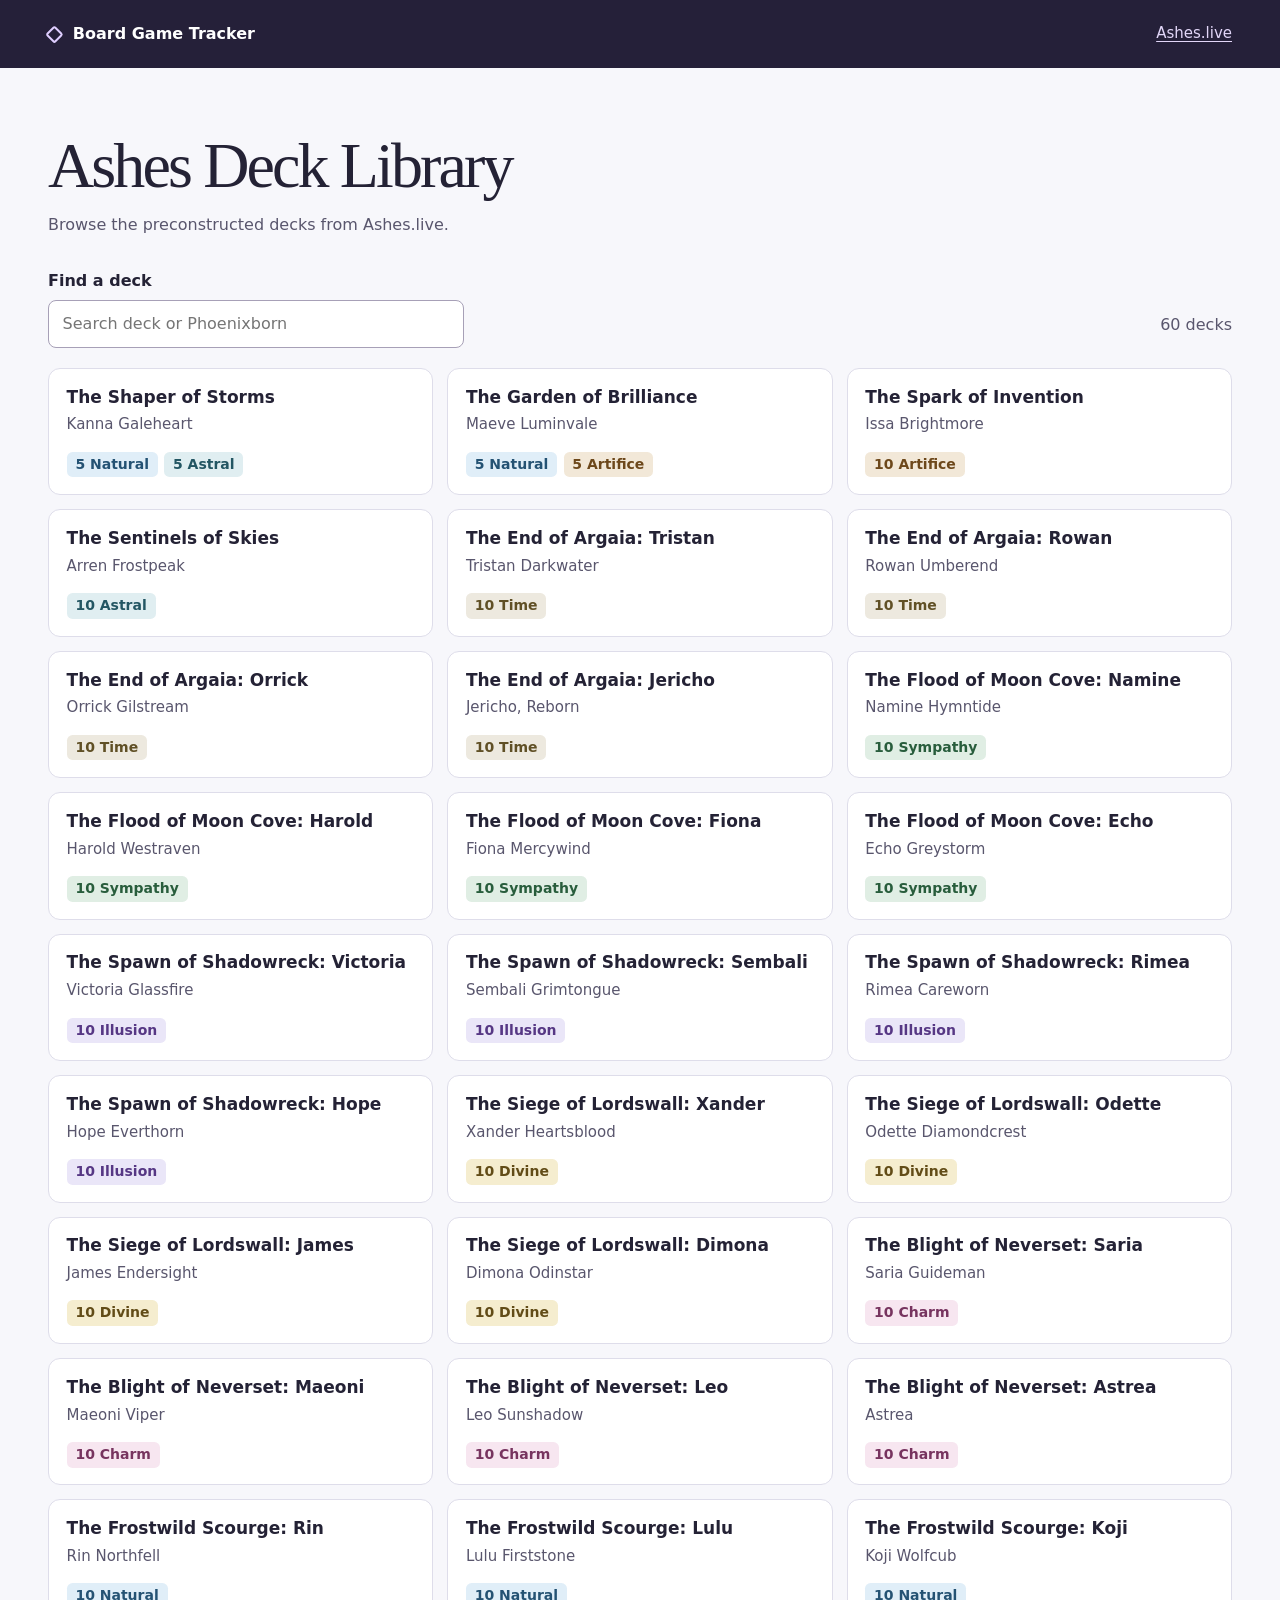
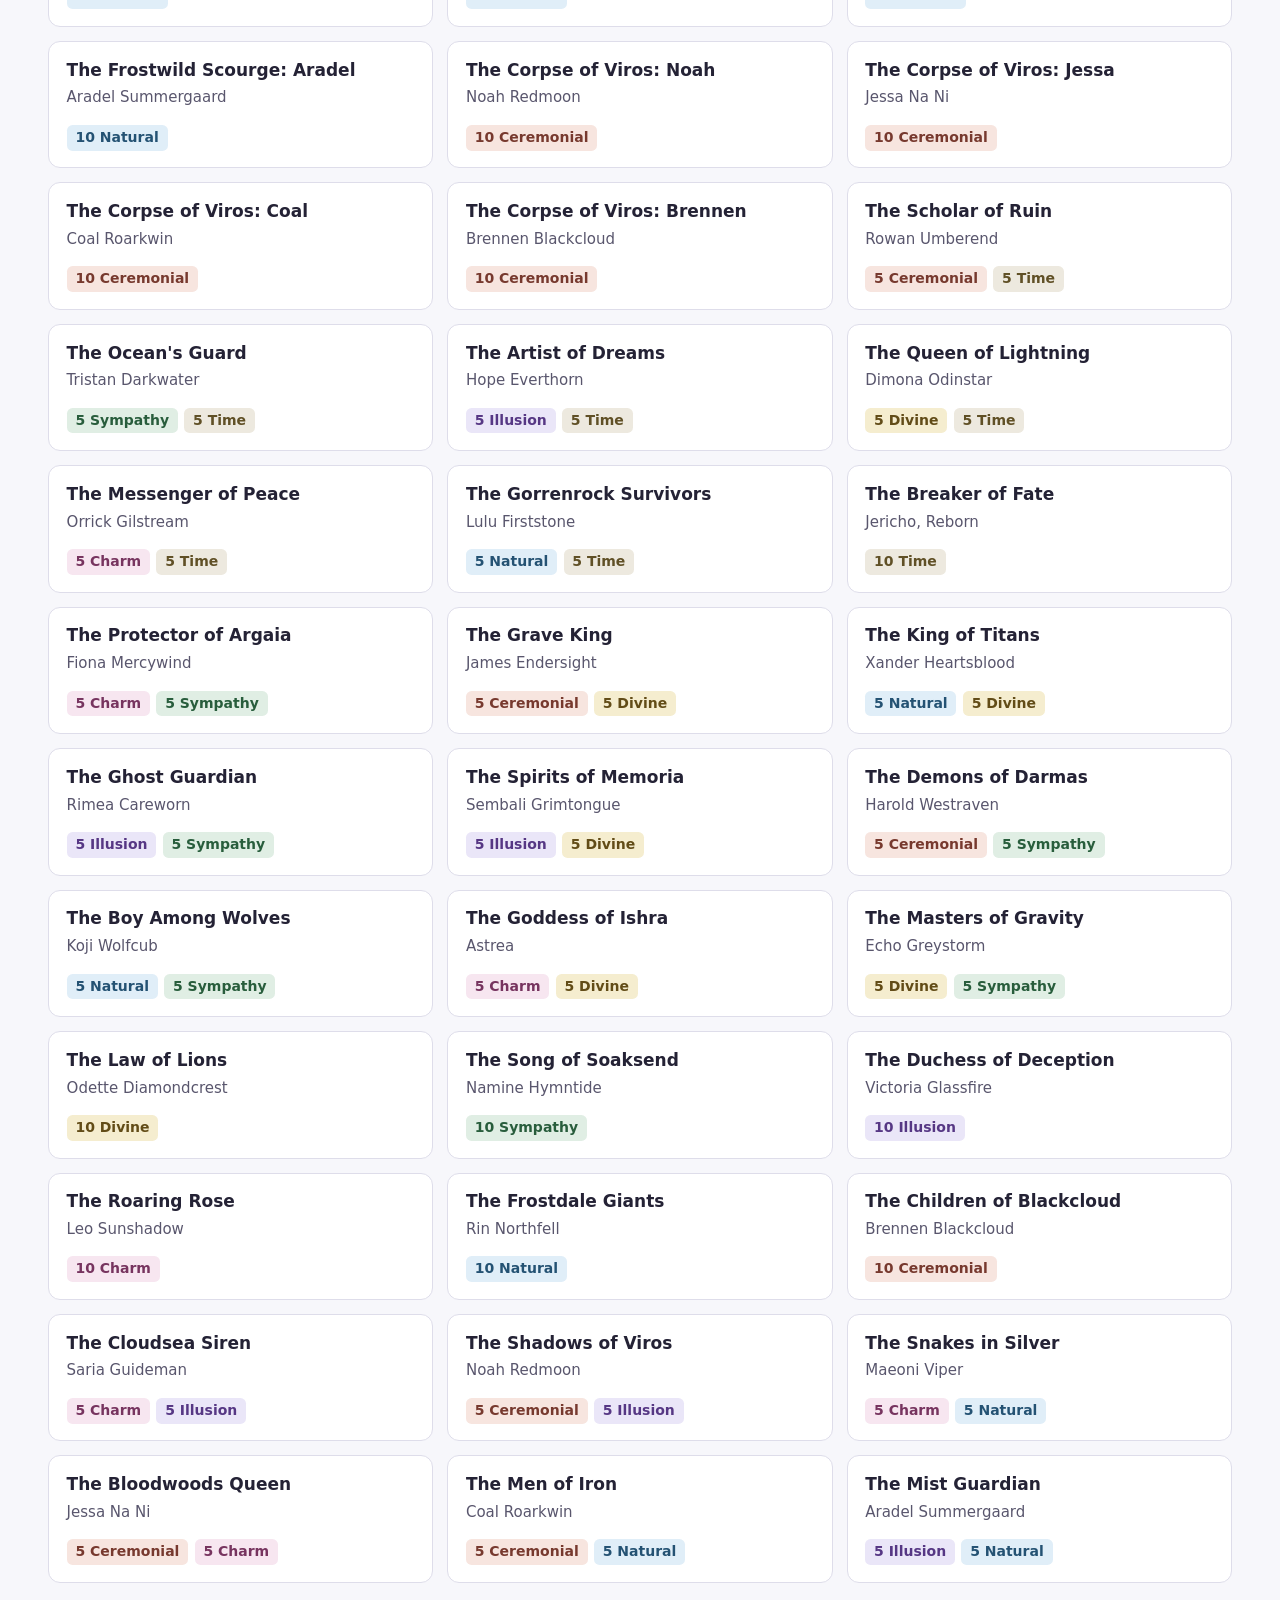
==== index.html @ 14c1d5f5 "Build Ashes preconstructed deck library" ====
<!doctype html>
<html lang="en">
  <head>
    <meta charset="utf-8">
    <meta name="viewport" content="width=device-width, initial-scale=1">
    <meta name="description" content="Browse 60 preconstructed Ashes decks and their card lists.">
    <meta name="color-scheme" content="light">
    <title>Ashes Deck Library | Board Game Tracker</title>
    <link rel="stylesheet" href="styles.css">
    <script src="decks.js" defer></script>
    <script src="app.js" defer></script>
  </head>
  <body>
    <header class="site-header">
      <div class="frame site-bar">
        <a class="brand" href="./index.html"><span class="brand-mark" aria-hidden="true"></span>Board Game Tracker</a>
        <a class="site-link" href="https://ashes.live/decks/?preconstructed">Ashes.live</a>
      </div>
    </header>
    <main class="frame" id="library">
      <header class="page-header">
        <h1>Ashes Deck Library</h1>
        <p>Browse the preconstructed decks from Ashes.live.</p>
      </header>
      <div class="library-tools">
        <div class="search">
          <label for="deck-search">Find a deck</label>
          <input id="deck-search" type="search" placeholder="Search deck or Phoenixborn" autocomplete="off">
        </div>
        <p id="result-count" class="result-count" role="status"></p>
      </div>
      <ul class="deck-grid" id="deck-list" aria-label="Preconstructed decks"></ul>
      <p id="no-results" class="empty-state" hidden>Try another deck or Phoenixborn name.</p>
      <noscript><p>Enable JavaScript to browse the deck library.</p></noscript>
    </main>
  </body>
</html>
---- styles.css ----
:root {
  color: #242235;
  background: #f7f7fb;
  font: 100%/1.55 "Segoe UI", system-ui, sans-serif;
  --muted: #59566d;
  --line: #deddea;
  --link: #594093;
  --dark: #252039;
}

*, *::before, *::after { box-sizing: border-box; }
[hidden] { display: none !important; }
body, h1, h2, p, ul { margin: 0; }
a { color: var(--link); text-underline-offset: .2em; }
:focus-visible { outline: 2px solid #7646c5; outline-offset: 4px; }
.frame { width: min(74rem, calc(100% - 3rem)); margin-inline: auto; }
main { padding-bottom: 4rem; }

.site-header { background: var(--dark); }
.site-bar {
  display: flex;
  align-items: center;
  justify-content: space-between;
  gap: 1rem;
  min-height: 4.25rem;
}
.brand, .site-link { color: #fff; }
.brand {
  display: inline-flex;
  align-items: center;
  gap: .75rem;
  font-weight: 650;
  text-decoration: none;
}
.brand-mark {
  width: .8rem;
  height: .8rem;
  flex: none;
  border: 2px solid #dfceff;
  border-radius: .15rem;
  transform: rotate(45deg);
}
.site-link { color: #e2d6f8; font-size: .9375rem; }
.site-bar a:focus-visible { outline-color: #dfceff; }

.page-header { padding-block: clamp(2.25rem, 5vw, 4.5rem) 2rem; }
.page-header h1 {
  font-family: Georgia, serif;
  font-size: clamp(2.25rem, 5vw, 4rem);
  font-weight: 500;
  letter-spacing: -.045em;
  line-height: 1.06;
}
.page-header p { color: var(--muted); margin-top: .8rem; }
.library-tools {
  display: flex;
  align-items: end;
  justify-content: space-between;
  gap: 1rem;
  margin-bottom: 1.25rem;
}
.search { display: grid; gap: .375rem; flex: 0 1 26rem; }
.search label { font-weight: 650; }
.search input {
  width: 100%;
  border: 1px solid #a7a0b7;
  border-radius: .5rem;
  background: #fff;
  color: inherit;
  font: inherit;
  padding: .65rem .85rem;
}
.result-count { color: var(--muted); white-space: nowrap; padding-bottom: .65rem; }
.deck-grid {
  display: grid;
  grid-template-columns: repeat(3, minmax(0, 1fr));
  align-items: stretch;
  gap: .875rem;
  padding: 0;
  list-style: none;
}
.deck-link {
  display: flex;
  flex-direction: column;
  gap: .3rem;
  height: 100%;
  padding: 1.05rem 1.1rem;
  border: 1px solid var(--line);
  border-radius: .75rem;
  background: #fff;
  color: inherit;
  text-decoration: none;
}
.deck-link:hover, .deck-link:focus-visible {
  border-color: #9c87c5;
  background: #fcfaff;
}
.deck-link:hover .deck-name, .deck-link:focus-visible .deck-name { color: var(--link); text-decoration: underline; }
.deck-name { font-size: 1.0625rem; font-weight: 700; line-height: 1.35; }
.deck-phoenixborn { color: var(--muted); font-size: .9375rem; }
.dice-tags, .dice-list { display: flex; flex-wrap: wrap; gap: .4rem; padding: 0; list-style: none; }
.dice-tags { margin-top: auto; padding-top: .65rem; }
.dice-tag {
  padding: .125rem .55rem;
  border-radius: .35rem;
  background: #eeedf4;
  color: #413951;
  font-size: .875rem;
  font-weight: 550;
}
.dice-tag[data-magic="ceremonial"] { background: #f7e5df; color: #77392e; }
.dice-tag[data-magic="charm"] { background: #f7e6f0; color: #77345f; }
.dice-tag[data-magic="illusion"] { background: #eae6f8; color: #563784; }
.dice-tag[data-magic="natural"] { background: #e0eef8; color: #245273; }
.dice-tag[data-magic="divine"] { background: #f5edcf; color: #624c17; }
.dice-tag[data-magic="sympathy"] { background: #e0eee4; color: #285d3c; }
.dice-tag[data-magic="time"] { background: #ede9df; color: #605026; }
.dice-tag[data-magic="artifice"] { background: #f2e8d8; color: #6d481b; }
.dice-tag[data-magic="astral"] { background: #e0eef1; color: #235663; }
.empty-state { padding: 1.5rem; border: 1px dashed #b7aec9; border-radius: .75rem; color: var(--muted); }

.detail { max-width: 66rem; }
.detail nav { padding-top: 1.75rem; }
.back-link { font-weight: 650; }
.detail-header { padding-block: 1.25rem 2rem; }
.detail-header a { display: inline-block; margin-top: .75rem; }
.detail-layout { display: grid; grid-template-columns: 15rem minmax(0, 1fr); gap: 1.5rem; align-items: start; }
.deck-summary, .card-group { background: #fff; border: 1px solid var(--line); border-radius: .75rem; }
.deck-summary { display: grid; gap: 1.25rem; padding: 1.2rem; }
.deck-summary h2 { margin-bottom: .35rem; font-size: .9375rem; color: var(--muted); }
.deck-summary a { font-weight: 650; }
.card-group + .card-group { margin-top: 1.15rem; }
.card-group-title {
  display: flex;
  align-items: center;
  justify-content: space-between;
  gap: .75rem;
  padding: .9rem 1.1rem;
  border-bottom: 1px solid var(--line);
  font-size: 1.125rem;
}
.group-total { color: var(--muted); font-size: .875rem; font-weight: 500; white-space: nowrap; }
.card-list { list-style: none; padding: 0 1.1rem; }
.card-row {
  display: grid;
  grid-template-columns: 2.5ch minmax(0, 1fr) minmax(7.5rem, max-content);
  align-items: baseline;
  column-gap: .9rem;
  padding-block: .65rem;
}
.card-row + .card-row { border-top: 1px solid #eeedf3; }
.card-quantity { font-variant-numeric: tabular-nums; font-weight: 650; }
.card-link { font-weight: 650; }
.card-unique, .card-type { color: var(--muted); font-size: .875rem; font-weight: 500; }
.card-type { text-align: right; }

@media (max-width: 55rem) {
  .deck-grid { grid-template-columns: repeat(2, minmax(0, 1fr)); }
  .detail-layout { grid-template-columns: 12rem minmax(0, 1fr); gap: 1rem; }
}
@media (max-width: 40rem) {
  .frame { width: calc(100% - 2rem); }
  .detail-layout { grid-template-columns: minmax(0, 1fr); }
  .deck-summary { grid-template-columns: repeat(2, minmax(0, 1fr)); }
}
@media (max-width: 32rem) {
  .deck-grid { grid-template-columns: minmax(0, 1fr); }
  .library-tools { gap: .65rem; }
  .card-row { grid-template-columns: 2.5ch minmax(0, 1fr); column-gap: .65rem; }
  .card-type { grid-column: 2; text-align: start; }
}
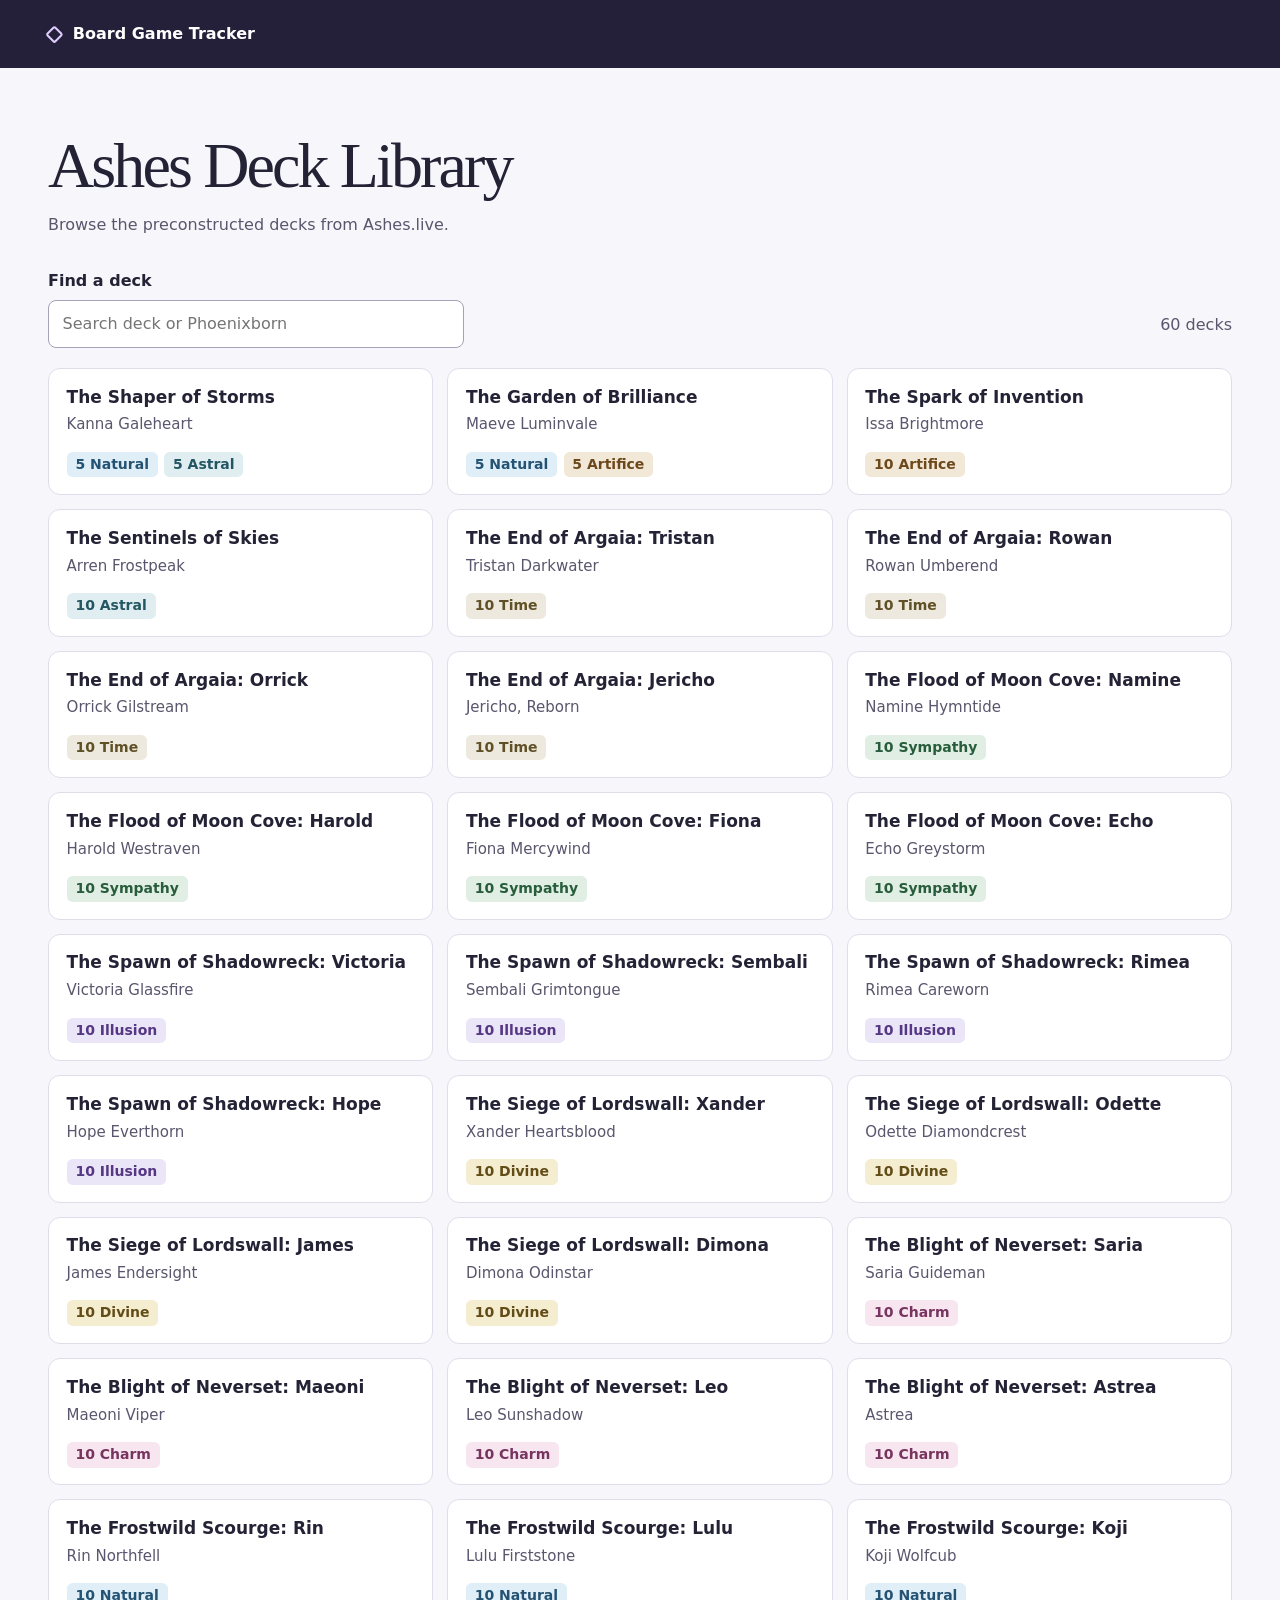
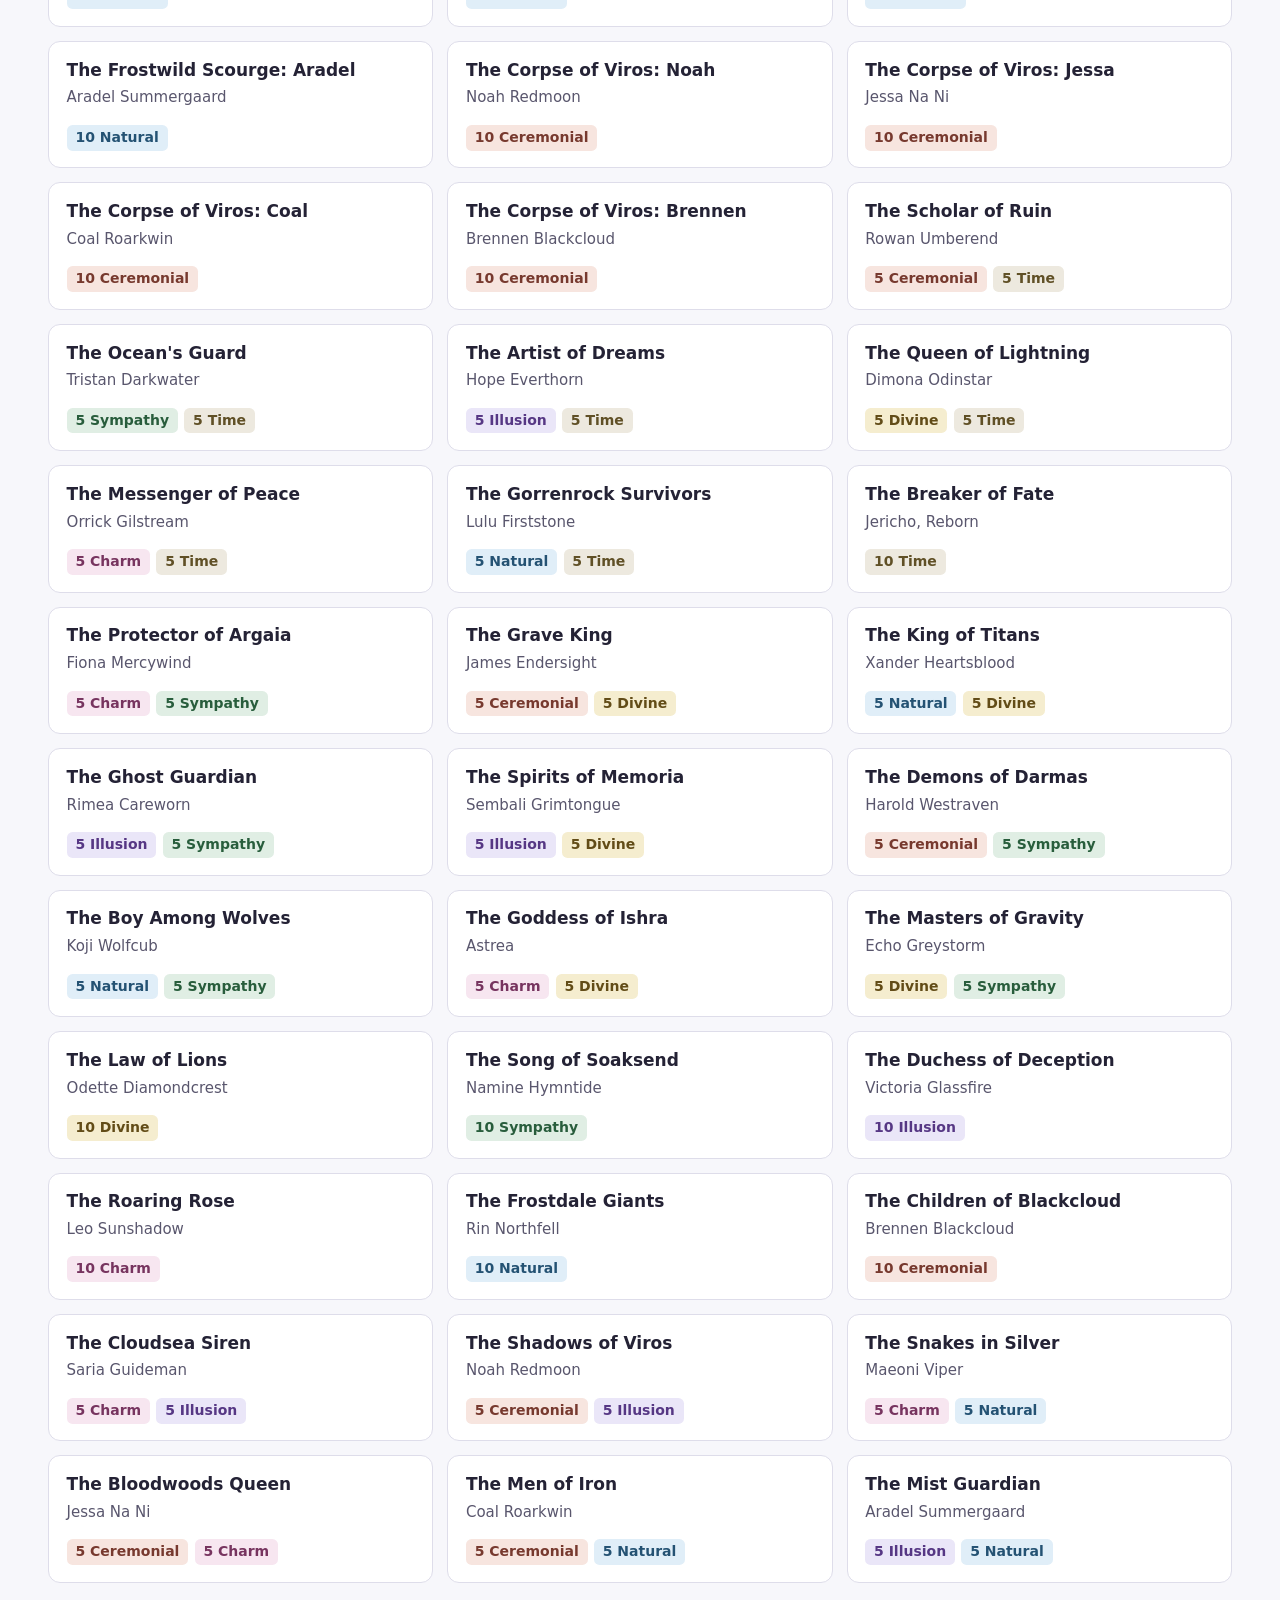
==== commit 3df65d4a: "Show Ashes dice photos and remove site links" ====
--- a/index.html
+++ b/index.html
@@ -14,7 +14,6 @@
     <header class="site-header">
       <div class="frame site-bar">
         <a class="brand" href="./index.html"><span class="brand-mark" aria-hidden="true"></span>Board Game Tracker</a>
-        <a class="site-link" href="https://ashes.live/decks/?preconstructed">Ashes.live</a>
       </div>
     </header>
     <main class="frame" id="library">
--- a/styles.css
+++ b/styles.css
@@ -20,15 +20,13 @@
 .site-bar {
   display: flex;
   align-items: center;
-  justify-content: space-between;
-  gap: 1rem;
   min-height: 4.25rem;
 }
-.brand, .site-link { color: #fff; }
 .brand {
   display: inline-flex;
   align-items: center;
   gap: .75rem;
+  color: #fff;
   font-weight: 650;
   text-decoration: none;
 }
@@ -40,7 +38,6 @@
   border-radius: .15rem;
   transform: rotate(45deg);
 }
-.site-link { color: #e2d6f8; font-size: .9375rem; }
 .site-bar a:focus-visible { outline-color: #dfceff; }
 
 .page-header { padding-block: clamp(2.25rem, 5vw, 4.5rem) 2rem; }
@@ -98,8 +95,7 @@
 .deck-link:hover .deck-name, .deck-link:focus-visible .deck-name { color: var(--link); text-decoration: underline; }
 .deck-name { font-size: 1.0625rem; font-weight: 700; line-height: 1.35; }
 .deck-phoenixborn { color: var(--muted); font-size: .9375rem; }
-.dice-tags, .dice-list { display: flex; flex-wrap: wrap; gap: .4rem; padding: 0; list-style: none; }
-.dice-tags { margin-top: auto; padding-top: .65rem; }
+.dice-tags { display: flex; flex-wrap: wrap; gap: .4rem; padding: .65rem 0 0; margin-top: auto; list-style: none; }
 .dice-tag {
   padding: .125rem .55rem;
   border-radius: .35rem;
@@ -119,16 +115,41 @@
 .dice-tag[data-magic="astral"] { background: #e0eef1; color: #235663; }
 .empty-state { padding: 1.5rem; border: 1px dashed #b7aec9; border-radius: .75rem; color: var(--muted); }
 
-.detail { max-width: 66rem; }
+.detail { --card-width: 18.75rem; max-width: 66rem; }
 .detail nav { padding-top: 1.75rem; }
 .back-link { font-weight: 650; }
 .detail-header { padding-block: 1.25rem 2rem; }
-.detail-header a { display: inline-block; margin-top: .75rem; }
-.detail-layout { display: grid; grid-template-columns: 15rem minmax(0, 1fr); gap: 1.5rem; align-items: start; }
+.detail-layout { display: grid; grid-template-columns: 21rem minmax(0, 1fr); gap: 1.5rem; align-items: start; }
 .deck-summary, .card-group { background: #fff; border: 1px solid var(--line); border-radius: .75rem; }
-.deck-summary { display: grid; gap: 1.25rem; padding: 1.2rem; }
-.deck-summary h2 { margin-bottom: .35rem; font-size: .9375rem; color: var(--muted); }
-.deck-summary a { font-weight: 650; }
+.deck-summary { display: grid; gap: 1.25rem; padding: 1rem; }
+.deck-summary h2 { margin-bottom: .55rem; font-size: .9375rem; color: var(--muted); }
+#phoenixborn-card { max-width: var(--card-width); }
+.dice-list {
+  display: grid;
+  grid-template-columns: repeat(auto-fit, minmax(min(100%, 7rem), 1fr));
+  gap: .65rem;
+  padding: 0;
+  list-style: none;
+}
+.dice-pool-item {
+  display: grid;
+  justify-items: center;
+  align-content: start;
+  gap: .25rem;
+  padding: .35rem .25rem .55rem;
+  border: 1px solid var(--line);
+  border-radius: .5rem;
+  text-align: center;
+  font-size: .9375rem;
+  font-weight: 650;
+}
+.dice-photo {
+  display: block;
+  width: 100%;
+  max-width: 9rem;
+  aspect-ratio: 3 / 2;
+  object-fit: contain;
+}
 .card-group + .card-group { margin-top: 1.15rem; }
 .card-group-title {
   display: flex;
@@ -140,32 +161,60 @@
   font-size: 1.125rem;
 }
 .group-total { color: var(--muted); font-size: .875rem; font-weight: 500; white-space: nowrap; }
-.card-list { list-style: none; padding: 0 1.1rem; }
-.card-row {
-  display: grid;
-  grid-template-columns: 2.5ch minmax(0, 1fr) minmax(7.5rem, max-content);
-  align-items: baseline;
-  column-gap: .9rem;
-  padding-block: .65rem;
-}
-.card-row + .card-row { border-top: 1px solid #eeedf3; }
-.card-quantity { font-variant-numeric: tabular-nums; font-weight: 650; }
-.card-link { font-weight: 650; }
-.card-unique, .card-type { color: var(--muted); font-size: .875rem; font-weight: 500; }
-.card-type { text-align: right; }
-
+.card-gallery {
+  display: grid;
+  grid-template-columns: repeat(auto-fill, minmax(min(100%, var(--card-width)), var(--card-width)));
+  justify-content: center;
+  gap: 1.5rem .9rem;
+  padding: 1rem 1.1rem 1.25rem;
+  list-style: none;
+}
+.card-link { display: block; border-radius: .55rem; font-weight: 650; text-decoration: none; }
+.card-link:hover .card-title, .card-link:focus-visible .card-title { text-decoration: underline; }
+.card-art {
+  display: grid;
+  place-items: center;
+  aspect-ratio: 5 / 7;
+  overflow: hidden;
+  border-radius: .55rem;
+  background: #eeedf4;
+}
+.card-image { display: block; width: 100%; height: 100%; object-fit: contain; }
+.card-image-fallback { padding: .75rem; color: var(--muted); text-align: center; font-weight: 500; }
+.card-caption {
+  display: flex;
+  align-items: start;
+  justify-content: space-between;
+  gap: .5rem;
+  margin-top: .45rem;
+  line-height: 1.35;
+}
+.card-unique { color: var(--muted); font-size: .875rem; font-weight: 500; }
+.card-quantity {
+  flex: none;
+  padding: .075rem .4rem;
+  border-radius: .3rem;
+  background: #eeedf4;
+  color: #413951;
+  font-size: .875rem;
+  font-variant-numeric: tabular-nums;
+}
+
+@media (max-width: 66.5rem) {
+  .detail-layout { grid-template-columns: minmax(0, 1fr); }
+  .deck-summary { grid-template-columns: minmax(0, var(--card-width)) minmax(0, 1fr); }
+}
 @media (max-width: 55rem) {
   .deck-grid { grid-template-columns: repeat(2, minmax(0, 1fr)); }
-  .detail-layout { grid-template-columns: 12rem minmax(0, 1fr); gap: 1rem; }
 }
 @media (max-width: 40rem) {
   .frame { width: calc(100% - 2rem); }
-  .detail-layout { grid-template-columns: minmax(0, 1fr); }
-  .deck-summary { grid-template-columns: repeat(2, minmax(0, 1fr)); }
+}
+@media (max-width: 34rem) {
+  .deck-summary { grid-template-columns: minmax(0, 1fr); }
+  .card-gallery { padding-inline: .8rem; }
 }
 @media (max-width: 32rem) {
   .deck-grid { grid-template-columns: minmax(0, 1fr); }
   .library-tools { gap: .65rem; }
-  .card-row { grid-template-columns: 2.5ch minmax(0, 1fr); column-gap: .65rem; }
-  .card-type { grid-column: 2; text-align: start; }
-}
+}
